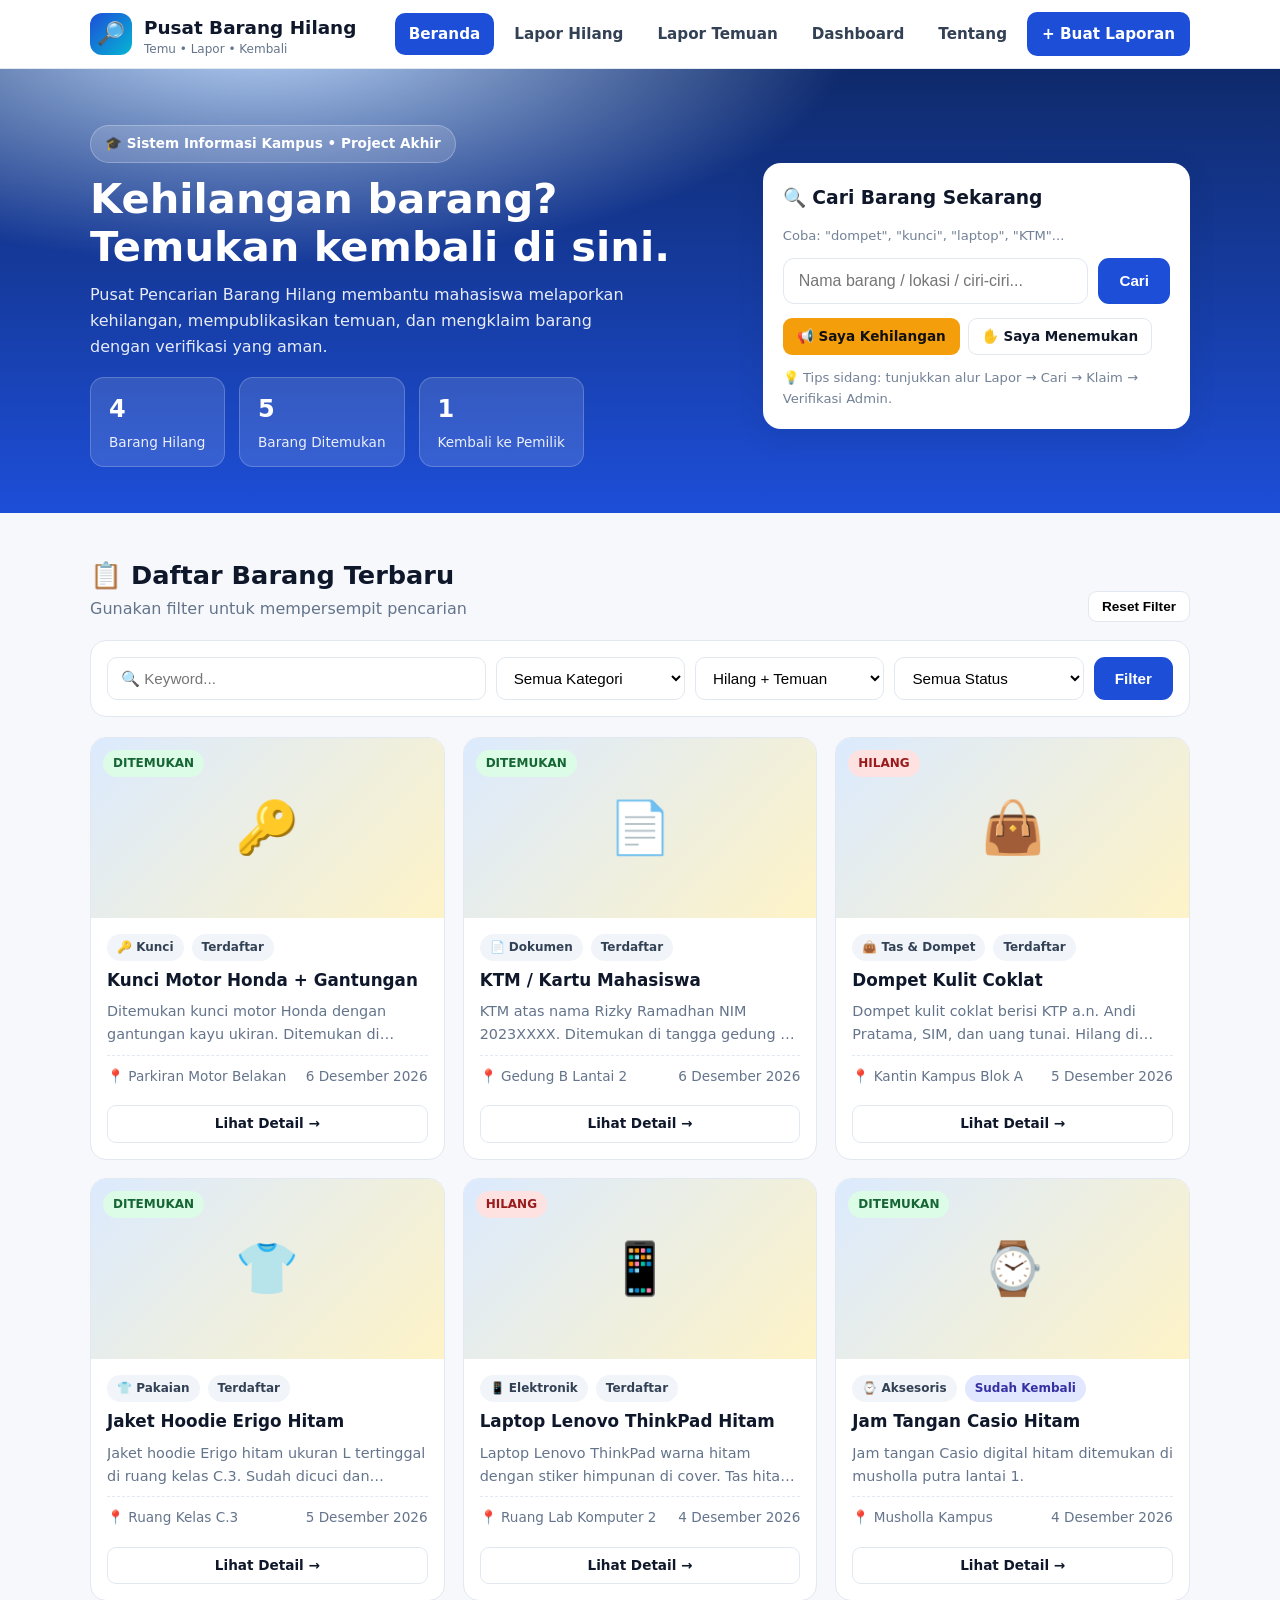
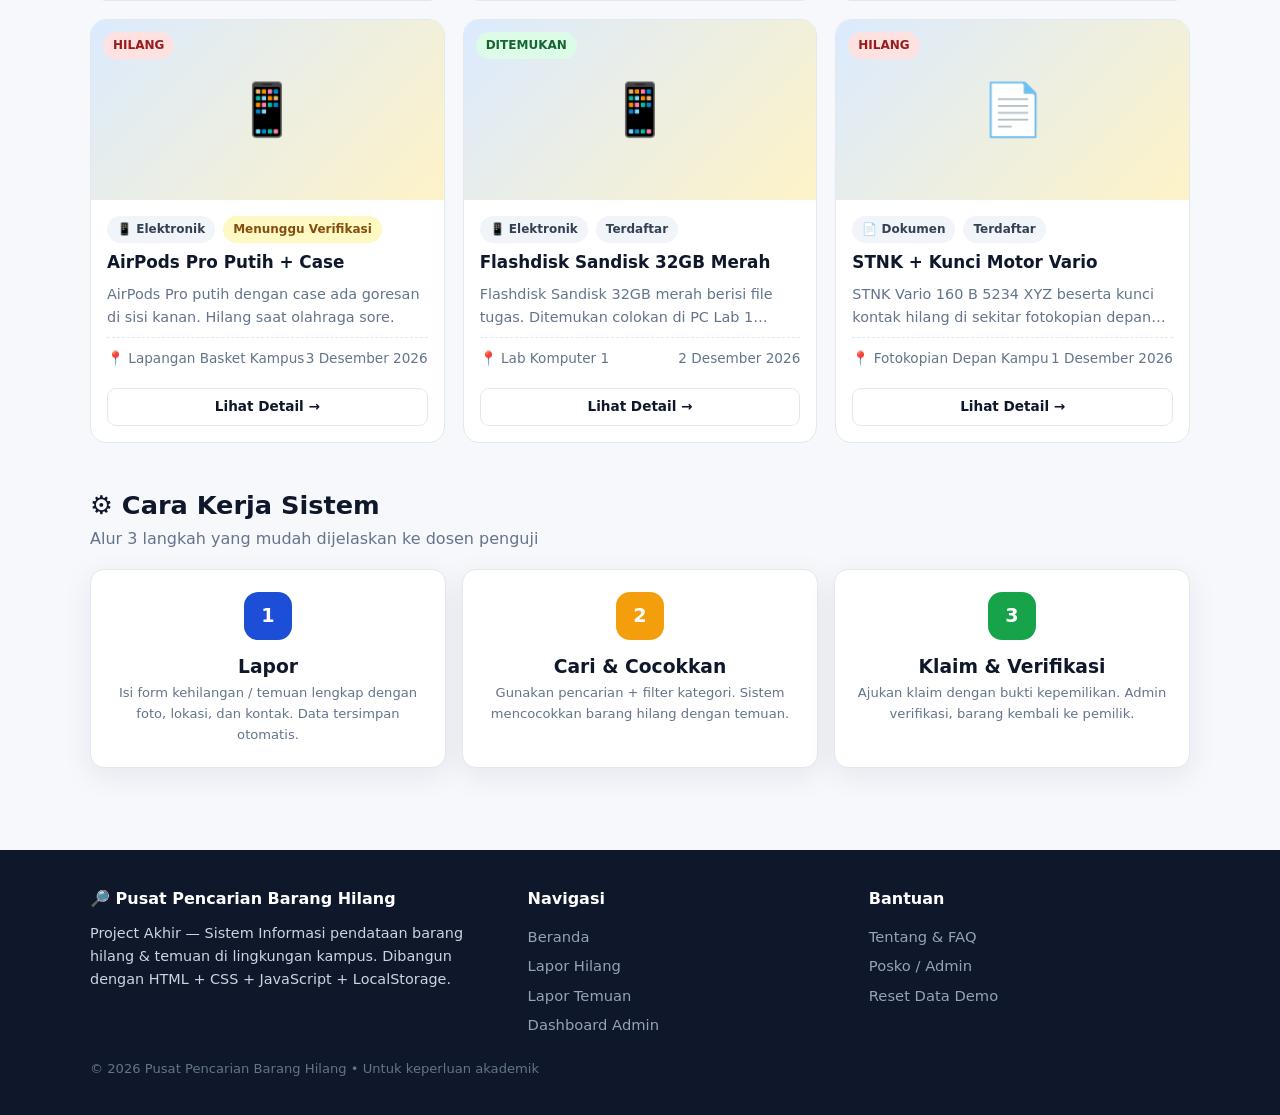
==== index.html @ b77a8da5 "Initial commit: Pusat Pencarian Barang Hilang" ====
<!DOCTYPE html>
<html lang="id">
<head>
<meta charset="UTF-8">
<meta name="viewport" content="width=device-width, initial-scale=1.0">
<title>Pusat Pencarian Barang Hilang</title>
<meta name="description" content="Sistem informasi pusat pencarian barang hilang dan temuan kampus.">
<link rel="stylesheet" href="css/style.css">
</head>
<body>

<nav class="navbar">
  <div class="container nav-inner">
    <a class="brand" href="index.html"><span class="brand-mark">🔎</span><span>Pusat Barang Hilang<small>Temu • Lapor • Kembali</small></span></a>
    <button class="hamburger" id="hamburger">☰</button>
    <div class="nav-links" id="navLinks">
      <a href="index.html">Beranda</a>
      <a href="lapor-hilang.html">Lapor Hilang</a>
      <a href="lapor-temuan.html">Lapor Temuan</a>
      <a href="dashboard.html">Dashboard</a>
      <a href="tentang.html">Tentang</a>
      <a href="lapor-hilang.html" class="btn btn-primary btn-small" style="color:#fff">+ Buat Laporan</a>
    </div>
  </div>
</nav>

<header class="hero">
  <div class="container hero-grid">
    <div>
      <span class="badge-pill">🎓 Sistem Informasi Kampus • Project Akhir</span>
      <h1>Kehilangan barang?<br>Temukan kembali di sini.</h1>
      <p>Pusat Pencarian Barang Hilang membantu mahasiswa melaporkan kehilangan, mempublikasikan temuan, dan mengklaim barang dengan verifikasi yang aman.</p>
      <div class="hero-stats">
        <div class="hstat"><b id="stHilang">0</b><span>Barang Hilang</span></div>
        <div class="hstat"><b id="stTemuan">0</b><span>Barang Ditemukan</span></div>
        <div class="hstat"><b id="stKembali">0</b><span>Kembali ke Pemilik</span></div>
      </div>
    </div>
    <div class="search-card">
      <h3>🔍 Cari Barang Sekarang</h3>
      <p class="hint" style="margin-bottom:12px">Coba: "dompet", "kunci", "laptop", "KTM"...</p>
      <div class="search-row">
        <input id="heroSearch" placeholder="Nama barang / lokasi / ciri-ciri...">
        <button class="btn btn-primary" onclick="doHeroSearch()">Cari</button>
      </div>
      <div style="display:flex;gap:8px;margin-top:14px;flex-wrap:wrap">
        <a class="btn btn-accent btn-small" href="lapor-hilang.html">📢 Saya Kehilangan</a>
        <a class="btn btn-outline btn-small" href="lapor-temuan.html">✋ Saya Menemukan</a>
      </div>
      <p class="hint" style="margin-top:12px">💡 Tips sidang: tunjukkan alur Lapor → Cari → Klaim → Verifikasi Admin.</p>
    </div>
  </div>
</header>

<main class="container">
  <section class="section">
    <div class="section-title">
      <div><h2>📋 Daftar Barang Terbaru</h2><p>Gunakan filter untuk mempersempit pencarian</p></div>
      <button class="btn btn-outline btn-small" onclick="resetFilter()">Reset Filter</button>
    </div>

    <div class="filter-bar">
      <input id="fKeyword" placeholder="🔍 Keyword...">
      <select id="fKategori"><option value="">Semua Kategori</option></select>
      <select id="fTipe"><option value="">Hilang + Temuan</option><option value="hilang">Hilang saja</option><option value="temuan">Temuan saja</option></select>
      <select id="fStatus"><option value="">Semua Status</option><option value="aktif">Terdaftar</option><option value="menunggu">Menunggu Verifikasi</option><option value="kembali">Sudah Kembali</option></select>
      <button class="btn btn-primary" onclick="renderList()">Filter</button>
    </div>

    <div class="grid" id="listBarang"></div>
    <div id="emptyState" class="card empty" style="display:none;margin-top:16px">
      <div class="big">📭</div>
      <h3>Tidak ditemukan</h3>
      <p>Coba kata kunci lain atau buat laporan kehilangan baru.</p>
      <a class="btn btn-primary" href="lapor-hilang.html" style="margin-top:12px">Buat Laporan Hilang</a>
    </div>
  </section>

  <section class="section" style="padding-top:0">
    <div class="section-title"><div><h2>⚙️ Cara Kerja Sistem</h2><p>Alur 3 langkah yang mudah dijelaskan ke dosen penguji</p></div></div>
    <div class="steps">
      <div class="card step"><div class="num" style="background:#1d4ed8">1</div><h3>Lapor</h3><p class="hint">Isi form kehilangan / temuan lengkap dengan foto, lokasi, dan kontak. Data tersimpan otomatis.</p></div>
      <div class="card step"><div class="num" style="background:#f59e0b">2</div><h3>Cari & Cocokkan</h3><p class="hint">Gunakan pencarian + filter kategori. Sistem mencocokkan barang hilang dengan temuan.</p></div>
      <div class="card step"><div class="num" style="background:#16a34a">3</div><h3>Klaim & Verifikasi</h3><p class="hint">Ajukan klaim dengan bukti kepemilikan. Admin verifikasi, barang kembali ke pemilik.</p></div>
    </div>
  </section>
</main>

<footer>
  <div class="container foot-grid">
    <div><h4>🔎 Pusat Pencarian Barang Hilang</h4><p style="font-size:.9rem">Project Akhir — Sistem Informasi pendataan barang hilang & temuan di lingkungan kampus. Dibangun dengan HTML + CSS + JavaScript + LocalStorage.</p></div>
    <div><h4>Navigasi</h4><a href="index.html">Beranda</a><a href="lapor-hilang.html">Lapor Hilang</a><a href="lapor-temuan.html">Lapor Temuan</a><a href="dashboard.html">Dashboard Admin</a></div>
    <div><h4>Bantuan</h4><a href="tentang.html">Tentang & FAQ</a><a href="dashboard.html">Posko / Admin</a><a href="#" onclick="resetDemo();return false;">Reset Data Demo</a></div>
  </div>
  <div class="container" style="margin-top:18px;font-size:.82rem;color:#64748b">© 2026 Pusat Pencarian Barang Hilang • Untuk keperluan akademik</div>
</footer>

<script src="js/store.js"></script>
<script src="js/main.js"></script>
<script>
const fK = document.getElementById('fKeyword');
const fKat = document.getElementById('fKategori');
const fT = document.getElementById('fTipe');
const fS = document.getElementById('fStatus');

KATEGORI.forEach(k=>{ const o=document.createElement('option'); o.value=k; o.textContent=k; fKat.appendChild(o); });
[fK,fKat,fT,fS].forEach(el=> el.addEventListener('input', renderList));
document.getElementById('heroSearch').addEventListener('input', e=>{ fK.value=e.target.value; renderList(); });

function doHeroSearch(){
  fK.value = document.getElementById('heroSearch').value;
  renderList();
  document.getElementById('listBarang').scrollIntoView({behavior:'smooth'});
}
function resetFilter(){ fK.value='';fKat.value='';fT.value='';fS.value='';document.getElementById('heroSearch').value='';renderList(); }

function renderList(){
  const items = getItems();
  document.getElementById('stHilang').textContent = items.filter(i=>i.tipe==='hilang').length;
  document.getElementById('stTemuan').textContent = items.filter(i=>i.tipe==='temuan').length;
  document.getElementById('stKembali').textContent = items.filter(i=>i.status==='kembali').length;

  const kw = fK.value.toLowerCase().trim();
  const filtered = items.filter(it=>{
    if(fKat.value && it.kategori!==fKat.value) return false;
    if(fT.value && it.tipe!==fT.value) return false;
    if(fS.value && it.status!==fS.value) return false;
    if(kw){
      const hay = (it.nama+' '+(it.deskripsi||'')+' '+(it.lokasi||'')+' '+it.kategori+' '+it.id).toLowerCase();
      if(!hay.includes(kw)) return false;
    }
    return true;
  }).sort((a,b)=> (b.createdAt||0)-(a.createdAt||0));

  const wrap = document.getElementById('listBarang');
  wrap.innerHTML = filtered.map(cardHTML).join('');
  document.getElementById('emptyState').style.display = filtered.length? 'none':'block';

  const msg = sessionStorage.getItem('pbh_toast');
  if(msg){ toast(msg); sessionStorage.removeItem('pbh_toast'); }
}
renderList();
</script>
</body>
</html>
---- css/style.css ----
/* Pusat Pencarian Barang Hilang - Main Stylesheet */
:root{
  --primary:#1d4ed8; --primary-dark:#1e3a8a; --primary-light:#dbeafe;
  --accent:#f59e0b; --accent-dark:#d97706;
  --success:#16a34a; --danger:#dc2626; --warning:#f59e0b;
  --bg:#f6f8fc; --card:#ffffff; --text:#0f172a; --muted:#64748b;
  --border:#e2e8f0; --radius:14px; --shadow:0 8px 30px rgba(15,23,42,.08);
  --font:'Segoe UI',system-ui,-apple-system,Roboto,Arial,sans-serif;
}
*{margin:0;padding:0;box-sizing:border-box}
body{font-family:var(--font);background:var(--bg);color:var(--text);line-height:1.6}
a{text-decoration:none;color:inherit}
img{max-width:100%}
.container{max-width:1140px;margin:0 auto;padding:0 20px}

/* Navbar */
.navbar{background:#fff;border-bottom:1px solid var(--border);position:sticky;top:0;z-index:50}
.nav-inner{display:flex;align-items:center;justify-content:space-between;height:68px}
.brand{display:flex;align-items:center;gap:12px;font-weight:800;font-size:1.15rem}
.brand-mark{width:42px;height:42px;border-radius:12px;background:linear-gradient(135deg,var(--primary),#06b6d4);display:grid;place-items:center;color:#fff;font-size:1.4rem}
.brand small{display:block;font-weight:500;color:var(--muted);font-size:.75rem;line-height:1}
.nav-links{display:flex;gap:6px;align-items:center}
.nav-links a{padding:9px 14px;border-radius:10px;font-weight:600;color:#334155;font-size:.95rem}
.nav-links a:hover,.nav-links a.active{background:var(--primary-light);color:var(--primary-dark)}
.nav-links a.active{background:var(--primary);color:#fff}
.btn{display:inline-flex;align-items:center;gap:8px;padding:11px 20px;border-radius:11px;border:1px solid transparent;font-weight:700;cursor:pointer;font-size:.95rem;transition:.2s}
.btn-primary{background:var(--primary);color:#fff}
.btn-primary:hover{background:var(--primary-dark)}
.btn-accent{background:var(--accent);color:#111}
.btn-accent:hover{background:var(--accent-dark);color:#fff}
.btn-outline{background:#fff;border-color:var(--border)}
.btn-outline:hover{border-color:var(--primary);color:var(--primary)}
.btn-danger{background:#fee2e2;color:var(--danger);border-color:#fecaca}
.btn-small{padding:7px 13px;font-size:.85rem;border-radius:9px}
.hamburger{display:none;background:none;border:none;font-size:1.6rem;cursor:pointer}

/* Hero */
.hero{background:radial-gradient(1000px 400px at 20% -10%,#bfdbfe 0,transparent 60%),linear-gradient(180deg,#0f2a6b 0,#1d4ed8 100%);color:#fff;padding:56px 0 46px}
.hero-grid{display:grid;grid-template-columns:1.2fr .8fr;gap:32px;align-items:center}
.hero h1{font-size:2.6rem;line-height:1.15;margin:12px 0}
.hero p{opacity:.9;max-width:560px}
.badge-pill{display:inline-flex;align-items:center;gap:8px;background:rgba(255,255,255,.15);border:1px solid rgba(255,255,255,.25);padding:7px 14px;border-radius:999px;font-size:.85rem;font-weight:600}
.search-card{background:#fff;color:var(--text);border-radius:18px;padding:20px;box-shadow:var(--shadow)}
.search-card h3{margin-bottom:12px}
.search-row{display:flex;gap:10px}
.search-row input{flex:1;padding:13px 15px;border:1.5px solid var(--border);border-radius:11px;font-size:1rem}
.search-row input:focus{outline:none;border-color:var(--primary)}
.hero-stats{display:flex;gap:14px;margin-top:18px;flex-wrap:wrap}
.hstat{background:rgba(255,255,255,.12);border:1px solid rgba(255,255,255,.2);border-radius:14px;padding:12px 18px;min-width:135px}
.hstat b{font-size:1.5rem;display:block}
.hstat span{font-size:.85rem;opacity:.9}

/* Sections */
.section{padding:42px 0}
.section-title{display:flex;align-items:end;justify-content:space-between;gap:16px;margin-bottom:18px}
.section-title h2{font-size:1.6rem}
.section-title p{color:var(--muted)}
.card{background:var(--card);border:1px solid var(--border);border-radius:var(--radius);box-shadow:var(--shadow)}

/* Filter */
.filter-bar{background:#fff;border:1px solid var(--border);border-radius:16px;padding:16px;display:grid;grid-template-columns:2fr 1fr 1fr 1fr auto;gap:10px;margin-bottom:20px}
.filter-bar input,.filter-bar select,.form-control{padding:11px 13px;border:1.5px solid var(--border);border-radius:10px;font-size:.95rem;width:100%;background:#fff}
.filter-bar input:focus,.filter-bar select:focus,.form-control:focus{outline:none;border-color:var(--primary)}

/* Grid cards */
.grid{display:grid;grid-template-columns:repeat(3,1fr);gap:18px}
.item-card{background:#fff;border:1px solid var(--border);border-radius:16px;overflow:hidden;display:flex;flex-direction:column;transition:.2s}
.item-card:hover{transform:translateY(-3px);box-shadow:0 14px 40px rgba(29,78,216,.14)}
.item-img{height:180px;background:linear-gradient(135deg,#dbeafe,#fef3c7);display:grid;place-items:center;font-size:3.2rem;position:relative;overflow:hidden}
.item-img img{width:100%;height:100%;object-fit:cover}
.item-body{padding:16px;display:flex;flex-direction:column;gap:8px;flex:1}
.item-meta{display:flex;gap:8px;flex-wrap:wrap}
.tag{font-size:.75rem;font-weight:700;padding:4px 10px;border-radius:999px}
.tag-hilang{background:#fee2e2;color:#991b1b}
.tag-temuan{background:#dcfce7;color:#166534}
.tag-kembali{background:#e0e7ff;color:#3730a3}
.tag-menunggu{background:#fef9c3;color:#854d0e}
.tag-kat{background:#f1f5f9;color:#334155}
.item-body h3{font-size:1.05rem;line-height:1.4}
.item-body p.desc{color:var(--muted);font-size:.9rem;display:-webkit-box;-webkit-line-clamp:2;-webkit-box-orient:vertical;overflow:hidden}
.item-foot{display:flex;justify-content:space-between;align-items:center;margin-top:auto;padding-top:10px;border-top:1px dashed var(--border);font-size:.85rem;color:var(--muted)}

/* Steps */
.steps{display:grid;grid-template-columns:repeat(3,1fr);gap:16px}
.step{padding:22px;text-align:center}
.step .num{width:48px;height:48px;border-radius:14px;display:grid;place-items:center;font-weight:800;font-size:1.2rem;margin:0 auto 12px;color:#fff}
.empty{text-align:center;padding:48px 20px;color:var(--muted)}
.empty .big{font-size:3rem}

/* Forms */
.form-wrap{max-width:720px;margin:0 auto}
.form-card{padding:28px}
.form-grid{display:grid;grid-template-columns:1fr 1fr;gap:14px}
.form-group{display:flex;flex-direction:column;gap:6px;margin-bottom:4px}
.form-group.full{grid-column:1/-1}
label{font-weight:700;font-size:.9rem}
textarea.form-control{min-height:110px;resize:vertical}
.hint{font-size:.82rem;color:var(--muted)}
.preview{width:100%;height:200px;border:2px dashed var(--border);border-radius:12px;display:grid;place-items:center;overflow:hidden;background:#f8fafc;color:var(--muted)}
.preview img{width:100%;height:100%;object-fit:cover}
.alert{padding:13px 16px;border-radius:11px;margin-bottom:16px;font-size:.92rem}
.alert-info{background:#eff6ff;border:1px solid #bfdbfe;color:#1e40af}
.alert-success{background:#f0fdf4;border:1px solid #bbf7d0;color:#166534}

/* Detail */
.detail-grid{display:grid;grid-template-columns:1fr 1fr;gap:22px}
.detail-img{background:#fff;border:1px solid var(--border);border-radius:16px;overflow:hidden;min-height:340px;display:grid;place-items:center;font-size:5rem}
.detail-img img{width:100%;height:100%;object-fit:cover;max-height:480px}
.detail-info{padding:26px}
.kv{display:grid;grid-template-columns:150px 1fr;gap:8px;padding:9px 0;border-bottom:1px solid #f1f5f9;font-size:.95rem}
.kv b{color:#334155}

/* Modal */
.modal-back{position:fixed;inset:0;background:rgba(15,23,42,.55);display:none;place-items:center;z-index:100;padding:18px}
.modal-back.show{display:grid}
.modal{background:#fff;border-radius:18px;max-width:520px;width:100%;padding:26px;max-height:90vh;overflow:auto}
.modal h3{margin-bottom:10px}

/* Dashboard */
.dash{display:grid;grid-template-columns:240px 1fr;gap:20px;align-items:start}
.side{background:#0f2a6b;color:#fff;border-radius:16px;padding:18px;position:sticky;top:86px}
.side a{display:block;padding:11px 13px;border-radius:10px;margin-bottom:6px;color:#cbd5e1;font-weight:600}
.side a:hover,.side a.active{background:rgba(255,255,255,.14);color:#fff}
.stat-grid{display:grid;grid-template-columns:repeat(4,1fr);gap:14px;margin-bottom:18px}
.stat{padding:18px}
.stat b{font-size:1.7rem;display:block}
.stat span{color:var(--muted);font-size:.87rem}
.table-wrap{overflow:auto;border-radius:14px;border:1px solid var(--border);background:#fff}
table{width:100%;border-collapse:collapse;font-size:.9rem;min-width:720px}
th,td{padding:12px 13px;text-align:left;border-bottom:1px solid #f1f5f9}
th{background:#f8fafc;color:#475569;font-size:.82rem;text-transform:uppercase;letter-spacing:.04em}
.actions{display:flex;gap:6px;flex-wrap:wrap}
.chart{display:flex;align-items:end;gap:10px;height:150px;padding:16px 6px 6px}
.bar{flex:1;background:linear-gradient(180deg,var(--primary),#60a5fa);border-radius:8px 8px 4px 4px;min-height:12px;position:relative}
.bar span{position:absolute;top:-22px;left:50%;transform:translateX(-50%);font-weight:800;font-size:.85rem}
.bar-labels{display:flex;gap:10px}
.bar-labels div{flex:1;text-align:center;font-size:.78rem;color:var(--muted)}

/* Toast */
#toast{position:fixed;bottom:22px;right:22px;z-index:200;display:flex;flex-direction:column;gap:10px}
.toast-item{background:#0f172a;color:#fff;padding:13px 18px;border-radius:12px;box-shadow:var(--shadow);font-weight:600;animation:slideIn .3s}
@keyframes slideIn{from{transform:translateX(30px);opacity:0}to{transform:none;opacity:1}}

footer{background:#0f172a;color:#cbd5e1;padding:36px 0;margin-top:40px}
.foot-grid{display:grid;grid-template-columns:1.3fr 1fr 1fr;gap:20px}
footer h4{color:#fff;margin-bottom:10px}
footer a{display:block;color:#94a3b8;padding:3px 0;font-size:.92rem}
footer a:hover{color:#fff}

@media(max-width:900px){
  .hero-grid,.detail-grid,.dash{grid-template-columns:1fr}
  .grid{grid-template-columns:repeat(2,1fr)}
  .filter-bar{grid-template-columns:1fr 1fr}
  .steps{grid-template-columns:1fr}
  .stat-grid{grid-template-columns:repeat(2,1fr)}
  .side{position:static}
  .nav-links{display:none;position:absolute;top:68px;left:0;right:0;background:#fff;flex-direction:column;padding:14px;border-bottom:1px solid var(--border)}
  .nav-links.open{display:flex}
  .hamburger{display:block}
  .hero h1{font-size:2rem}
  .foot-grid{grid-template-columns:1fr}
  .form-grid{grid-template-columns:1fr}
}
@media(max-width:560px){.grid{grid-template-columns:1fr}.filter-bar{grid-template-columns:1fr}}
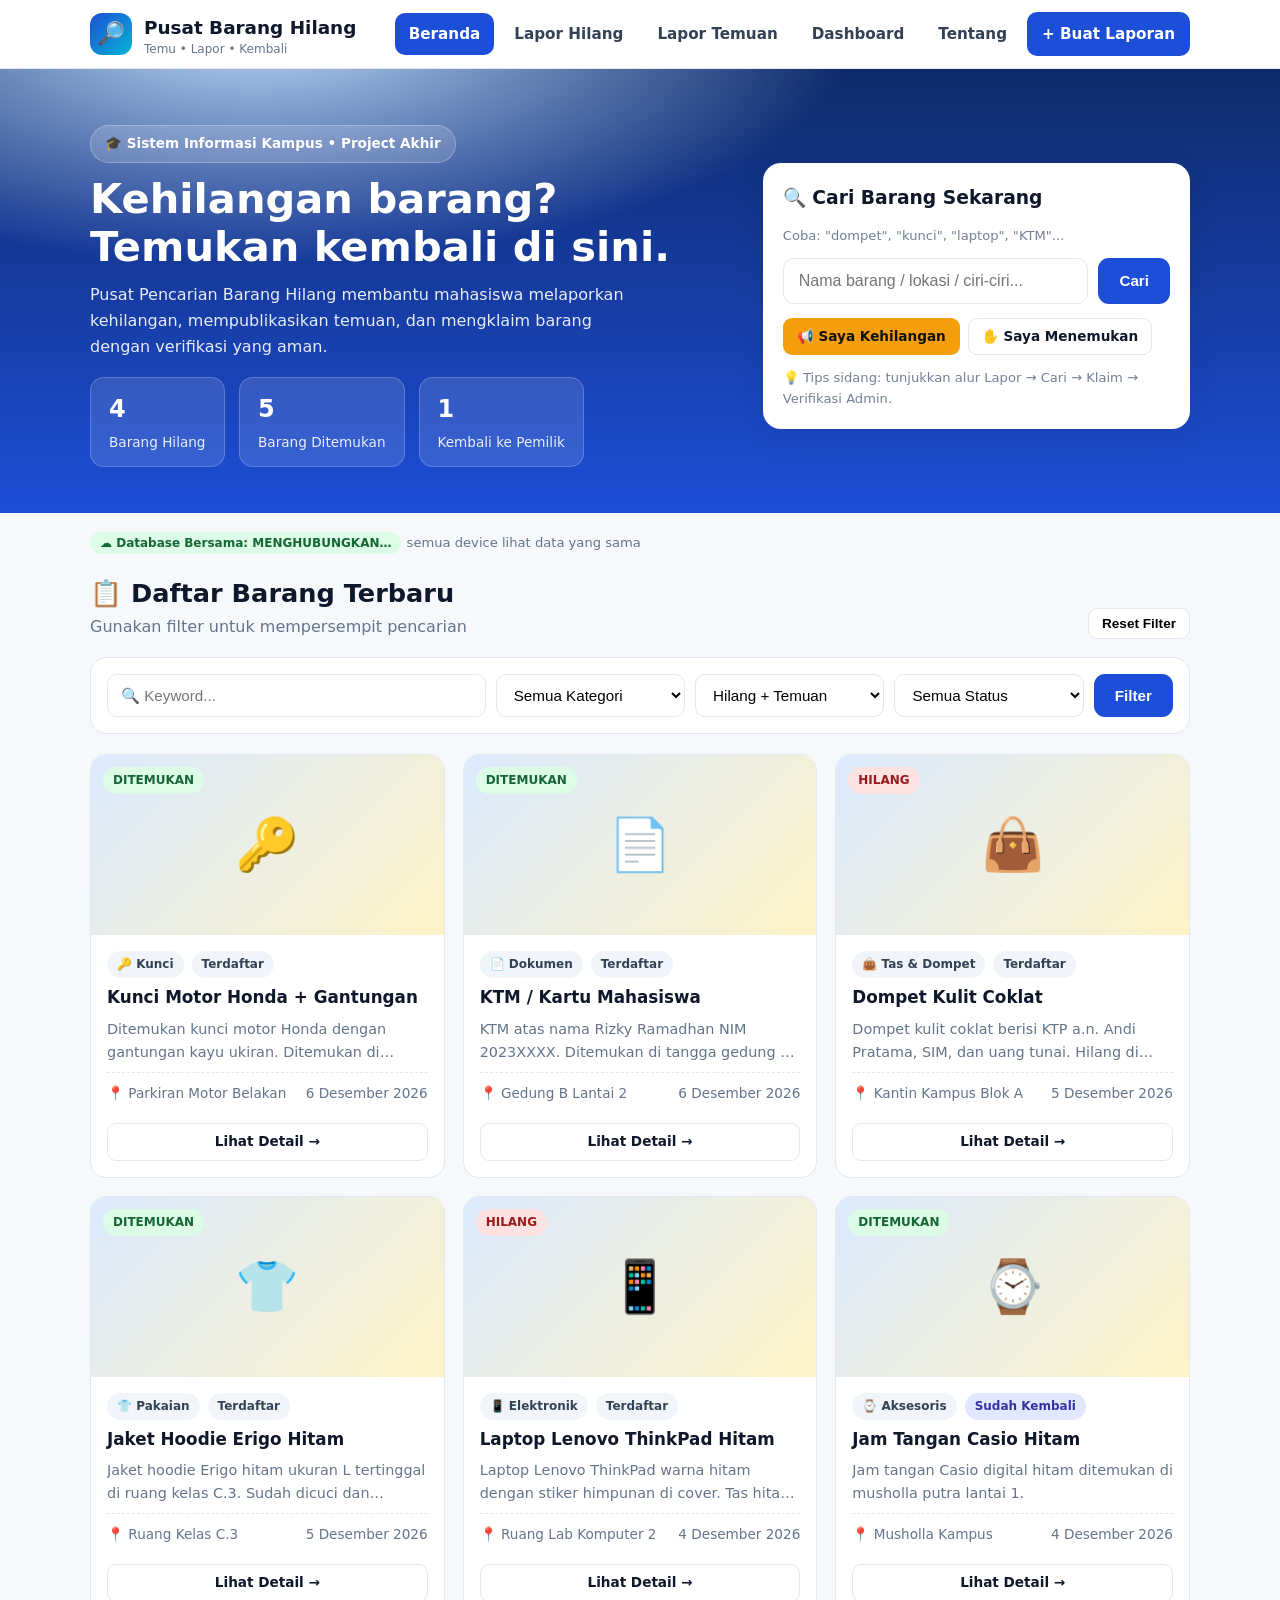
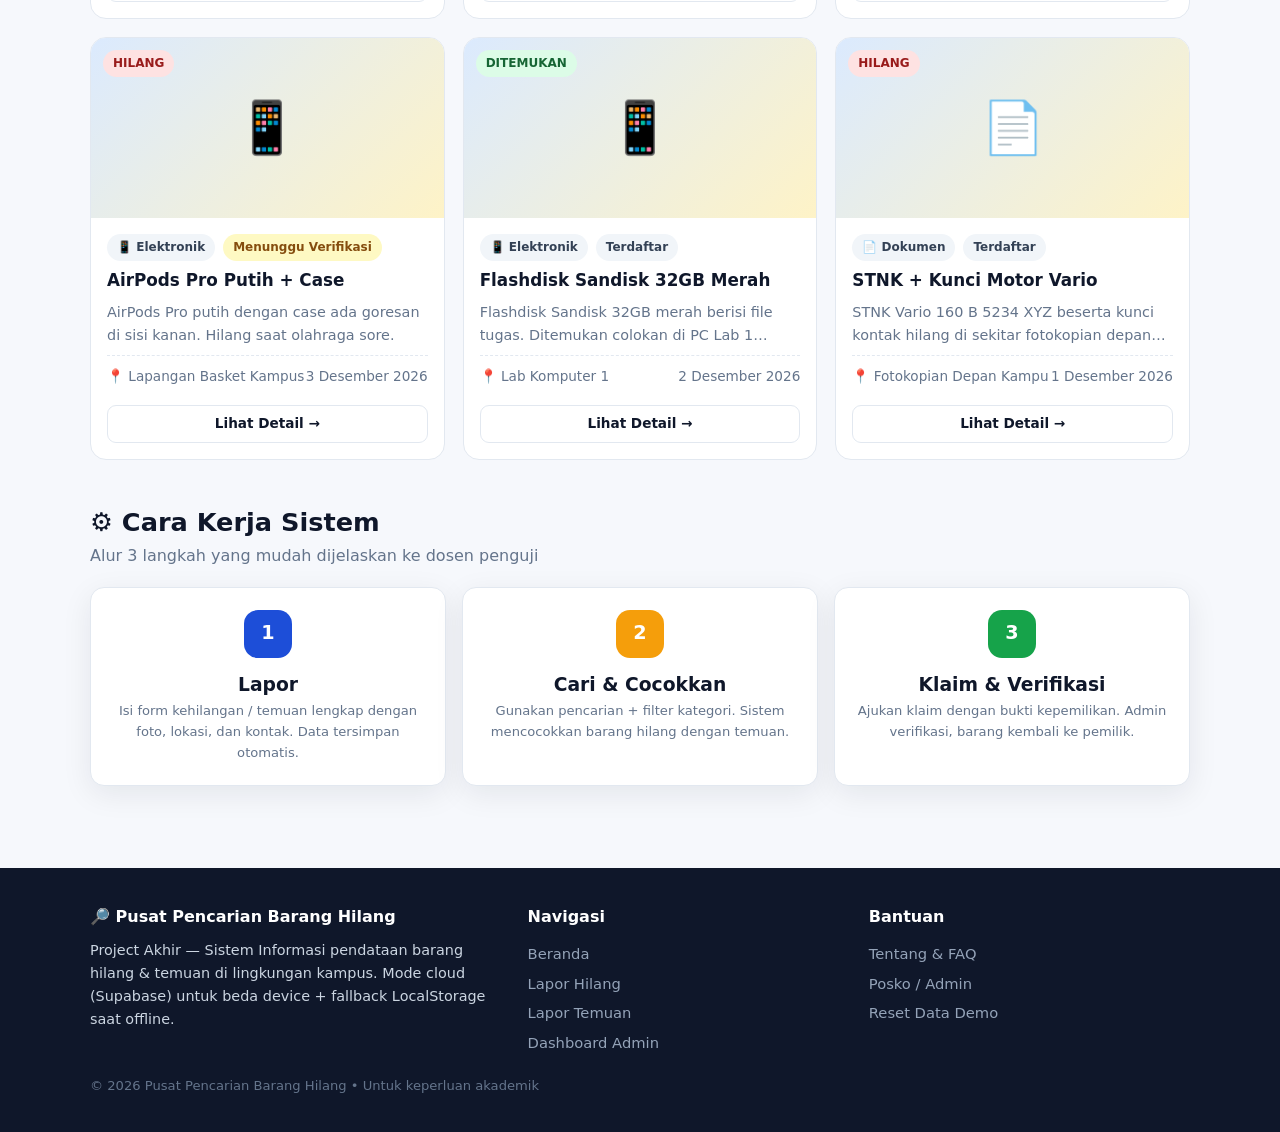
==== commit ed31935a: "Tambah database bersama Supabase: sinkron beda device + pengaturan DB + panduan" ====
--- a/index.html
+++ b/index.html
@@ -53,7 +53,8 @@
 </header>
 
 <main class="container">
-  <section class="section">
+  <div id="cloudBadge" style="margin-top:16px"></div>
+  <section class="section" style="padding-top:18px">
     <div class="section-title">
       <div><h2>📋 Daftar Barang Terbaru</h2><p>Gunakan filter untuk mempersempit pencarian</p></div>
       <button class="btn btn-outline btn-small" onclick="resetFilter()">Reset Filter</button>
@@ -88,7 +89,7 @@
 
 <footer>
   <div class="container foot-grid">
-    <div><h4>🔎 Pusat Pencarian Barang Hilang</h4><p style="font-size:.9rem">Project Akhir — Sistem Informasi pendataan barang hilang & temuan di lingkungan kampus. Dibangun dengan HTML + CSS + JavaScript + LocalStorage.</p></div>
+    <div><h4>🔎 Pusat Pencarian Barang Hilang</h4><p style="font-size:.9rem">Project Akhir — Sistem Informasi pendataan barang hilang & temuan di lingkungan kampus. Mode cloud (Supabase) untuk beda device + fallback LocalStorage saat offline.</p></div>
     <div><h4>Navigasi</h4><a href="index.html">Beranda</a><a href="lapor-hilang.html">Lapor Hilang</a><a href="lapor-temuan.html">Lapor Temuan</a><a href="dashboard.html">Dashboard Admin</a></div>
     <div><h4>Bantuan</h4><a href="tentang.html">Tentang & FAQ</a><a href="dashboard.html">Posko / Admin</a><a href="#" onclick="resetDemo();return false;">Reset Data Demo</a></div>
   </div>
@@ -96,6 +97,8 @@
 </footer>
 
 <script src="js/store.js"></script>
+<script src="js/supabase-config.js"></script>
+<script src="js/cloud.js"></script>
 <script src="js/main.js"></script>
 <script>
 const fK = document.getElementById('fKeyword');
@@ -114,8 +117,10 @@
 }
 function resetFilter(){ fK.value='';fKat.value='';fT.value='';fS.value='';document.getElementById('heroSearch').value='';renderList(); }
 
-function renderList(){
-  const items = getItems();
+let ALL_ITEMS = [];
+try { ALL_ITEMS = getItems(); } catch(e){ ALL_ITEMS = []; }
+
+function paintList(items){
   document.getElementById('stHilang').textContent = items.filter(i=>i.tipe==='hilang').length;
   document.getElementById('stTemuan').textContent = items.filter(i=>i.tipe==='temuan').length;
   document.getElementById('stKembali').textContent = items.filter(i=>i.status==='kembali').length;
@@ -135,11 +140,34 @@
   const wrap = document.getElementById('listBarang');
   wrap.innerHTML = filtered.map(cardHTML).join('');
   document.getElementById('emptyState').style.display = filtered.length? 'none':'block';
+}
 
+function renderList(){
+  paintList(ALL_ITEMS);
+  if(typeof renderCloudBadge==='function') renderCloudBadge('cloudBadge');
+}
+
+async function refreshFromCloud(){
+  renderList();
+  try{
+    if(typeof getItemsAsync==='function'){
+      const cloud = await getItemsAsync();
+      if(Array.isArray(cloud) && cloud.length){
+        ALL_ITEMS = cloud;
+      } else if(Array.isArray(cloud)){
+        // cloud kosong (database baru) → jangan timpa paksa, gabung dengan lokal bila lokal ada
+        if(!ALL_ITEMS.length) ALL_ITEMS = cloud;
+      }
+      paintList(ALL_ITEMS);
+      if(typeof renderCloudBadge==='function') renderCloudBadge('cloudBadge');
+    }
+  }catch(e){}
   const msg = sessionStorage.getItem('pbh_toast');
   if(msg){ toast(msg); sessionStorage.removeItem('pbh_toast'); }
 }
-renderList();
+refreshFromCloud();
+// auto-refresh tiap 30 detik supaya device lain yang lapor langsung muncul
+setInterval(()=>{ if(typeof isCloudEnabled==='function' && isCloudEnabled()) refreshFromCloud(); }, 30000);
 </script>
 </body>
 </html>
